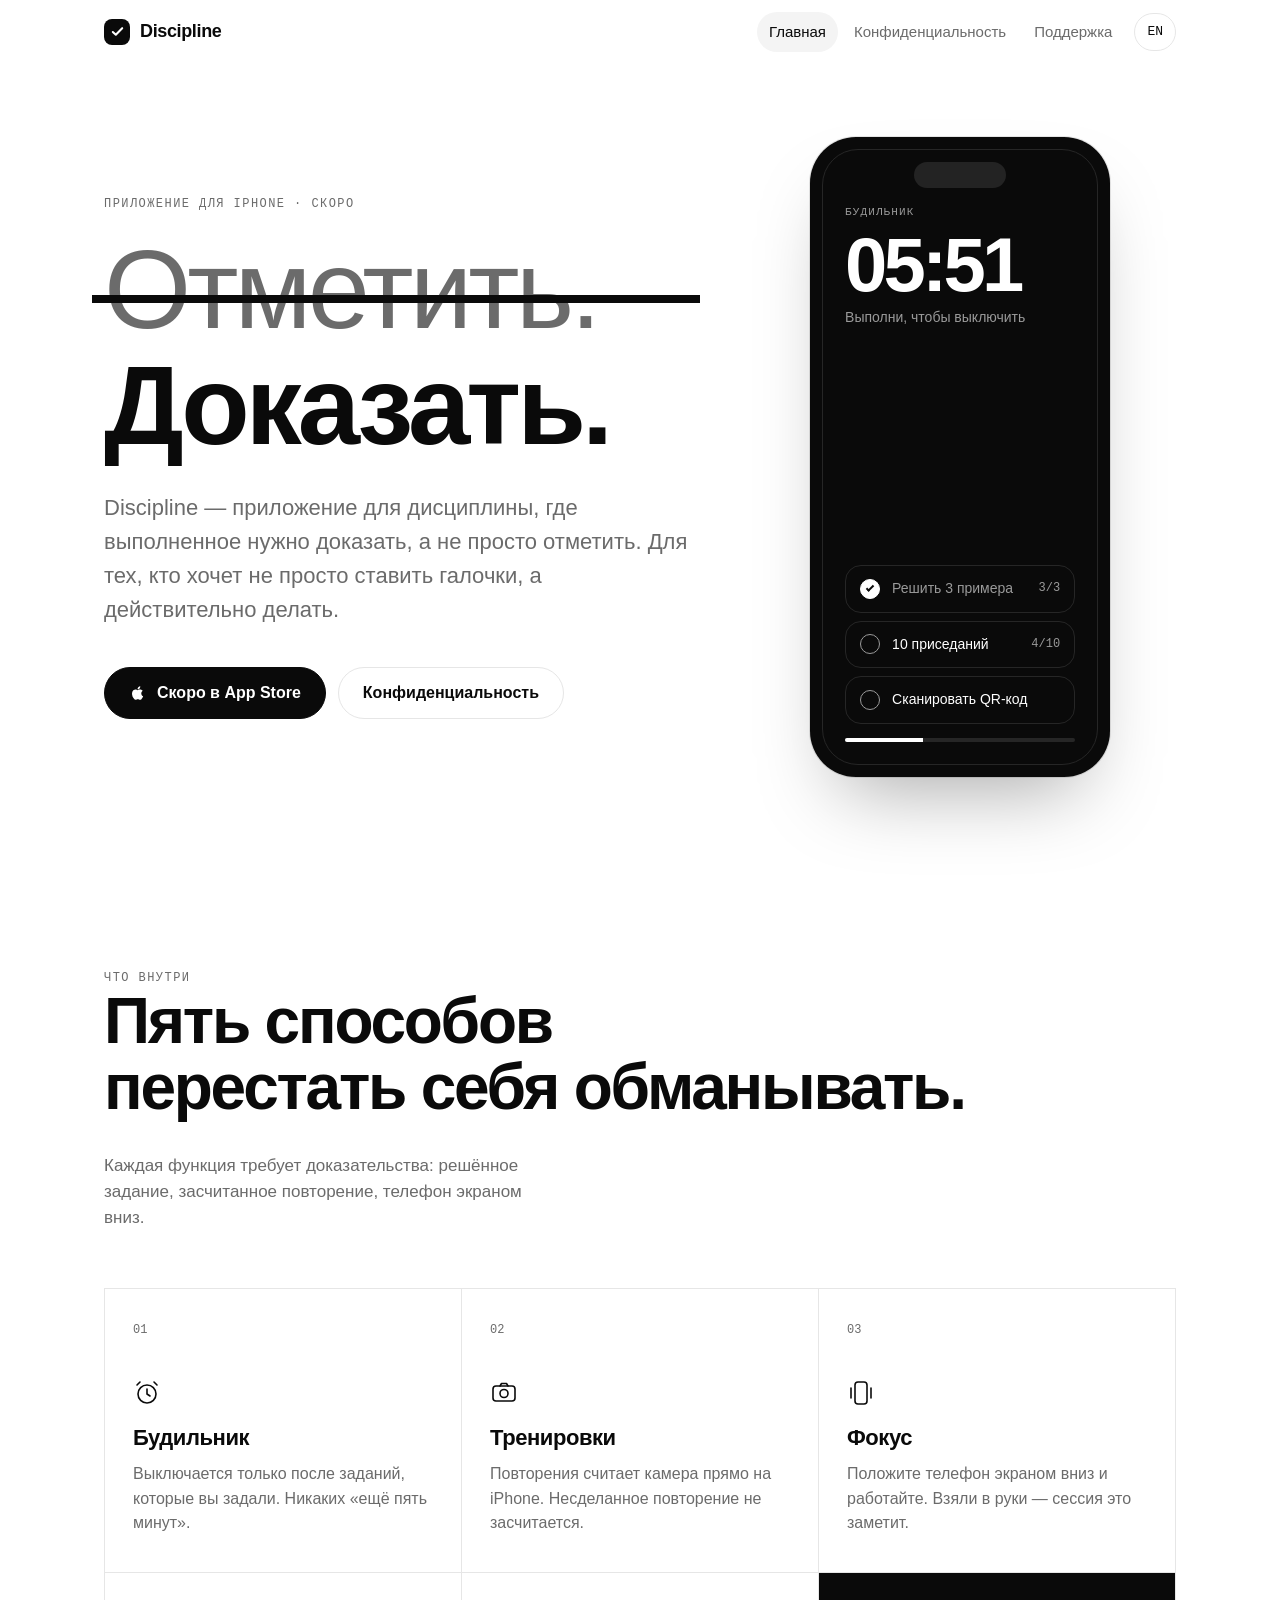
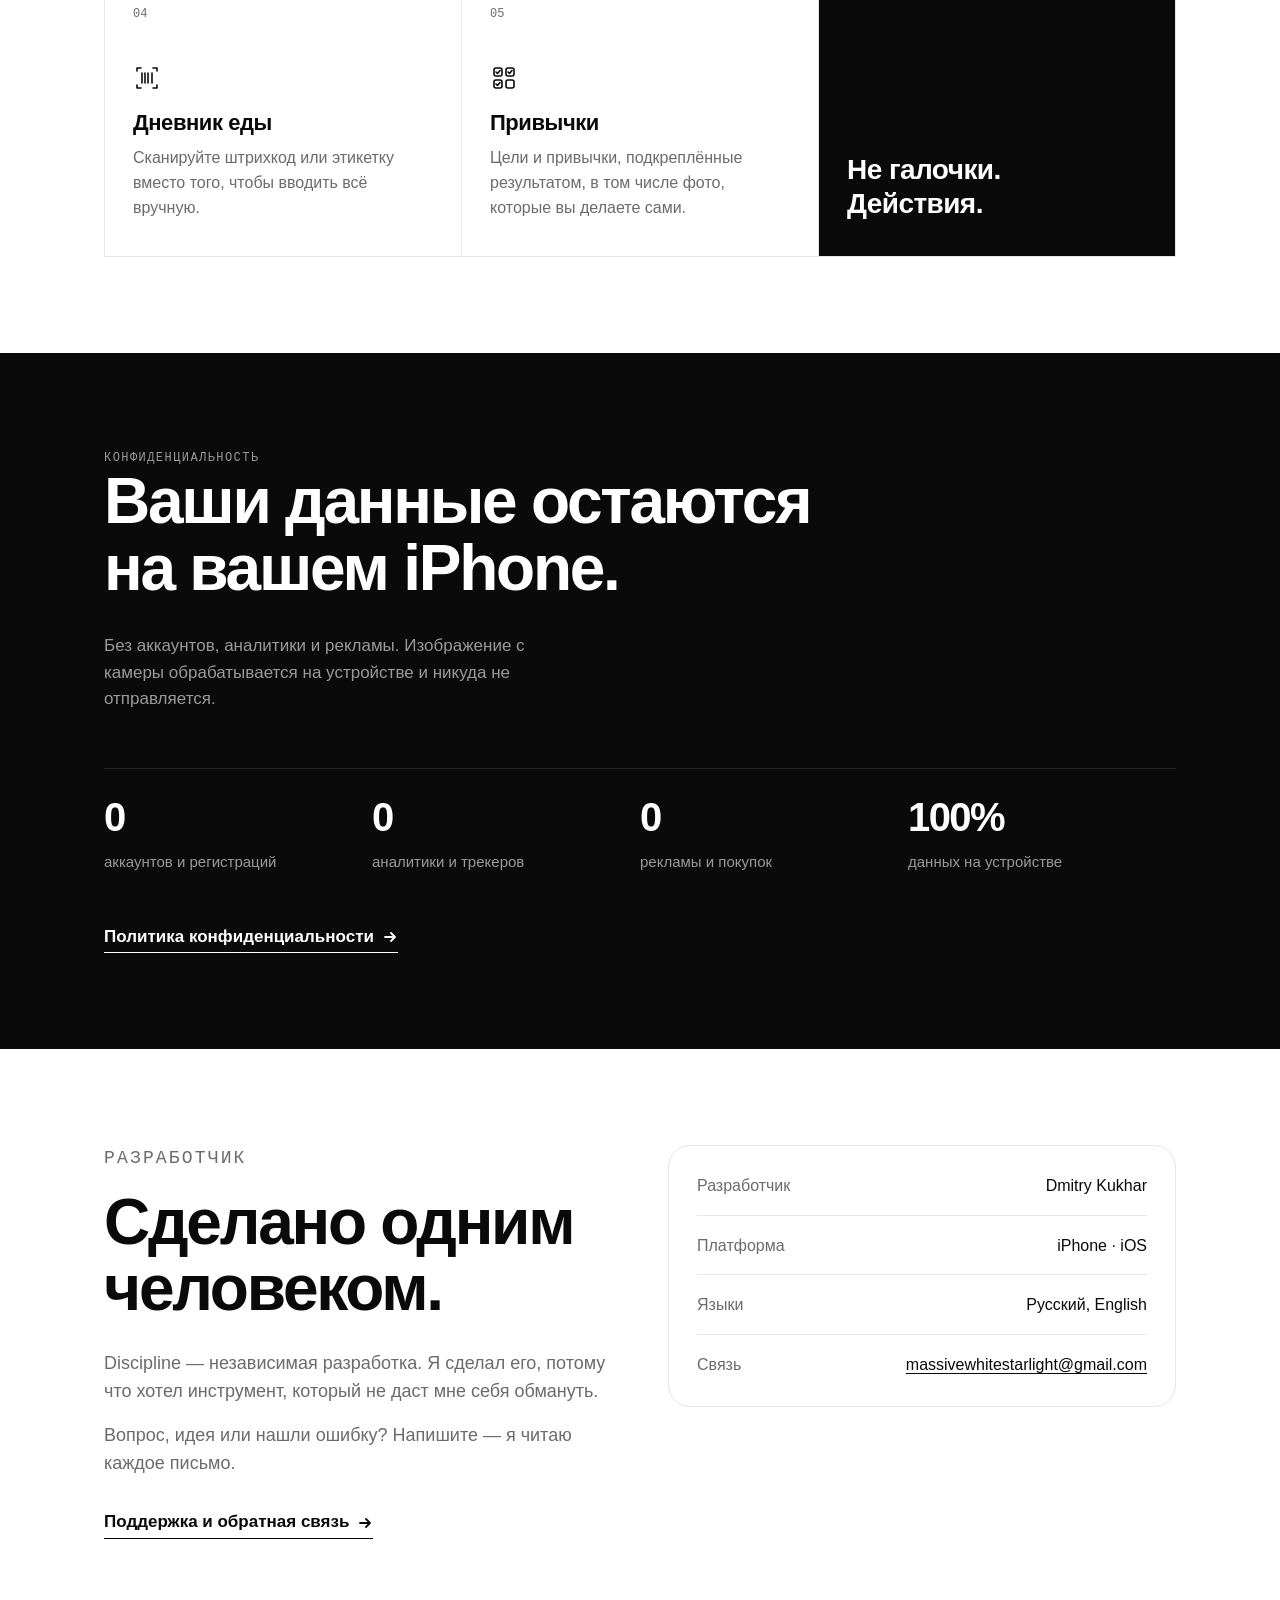
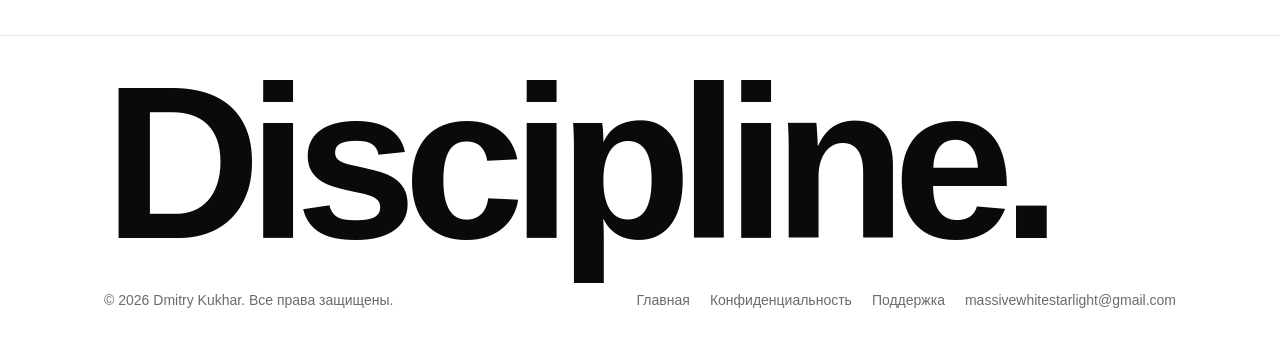
==== ru/index.html @ 8206968e "Add files via upload" ====
<!doctype html>
<html lang="ru" class="no-js">
<head>
  <meta charset="utf-8">
  <meta name="viewport" content="width=device-width, initial-scale=1, viewport-fit=cover">
  <title>Discipline — докажи, а не просто отметь</title>
  <meta name="description" content="Discipline — приложение для iPhone, где выполненное нужно доказать, а не просто отметить: будильник, который выключается только после заданий, тренировки со счётом повторений камерой, фокус без телефона, дневник еды и привычки.">
  <meta name="theme-color" content="#ffffff" media="(prefers-color-scheme: light)">
  <meta name="theme-color" content="#000000" media="(prefers-color-scheme: dark)">
  <meta property="og:title" content="Discipline — докажи, а не просто отметь">
  <meta property="og:description" content="Discipline — приложение для iPhone, где выполненное нужно доказать, а не просто отметить: будильник, который выключается только после заданий, тренировки со счётом повторений камерой, фокус без телефона, дневник еды и привычки.">
  <meta property="og:type" content="website">
  <link rel="icon" href="../assets/favicon.svg" type="image/svg+xml">
  <link rel="alternate" hreflang="en" href="../">
  <link rel="stylesheet" href="../assets/style.css">
</head>
<body>
<a class="skip" href="#main">Перейти к содержанию</a>
<header class="header">
  <div class="wrap">
    <a class="logo" href="./" aria-label="Discipline"><span class="logo-mark"><svg viewBox="0 0 16 16" fill="none" stroke="currentColor" stroke-width="2.2" stroke-linecap="round" stroke-linejoin="round"><path d="M3 8.5l3.2 3L13 4.5"/></svg></span>Discipline</a>
    <nav class="nav">
      <a href="./" aria-current="page" class="hide-sm">Главная</a><a href="privacy.html"><span class="full">Конфиденциальность</span><span class="short">Политика</span></a><a href="support.html">Поддержка</a>
      <a class="lang" href="../" data-lang="en" hreflang="en">EN</a>
    </nav>
  </div>
</header>

<main id="main">
  <section class="hero">
    <div class="wrap hero-grid">
      <div>
        <p class="eyebrow">Приложение для iPhone · Скоро</p>
        <h1><span class="line strike">Отметить.</span><span class="line">Доказать.</span></h1>
        <p class="lead">Discipline — приложение для дисциплины, где выполненное нужно доказать, а не просто отметить. Для тех, кто хочет не просто ставить галочки, а действительно делать.</p>
        <div class="cta-row">
          <!-- After release: replace href="#" with your App Store link and remove the "Soon" badge -->
          <a class="btn btn-primary" href="#" aria-disabled="true"><svg viewBox="0 0 24 24" fill="currentColor"><path d="M16.37 12.6c-.02-2.3 1.88-3.4 1.96-3.46-1.07-1.56-2.73-1.78-3.32-1.8-1.41-.14-2.76.83-3.48.83-.72 0-1.82-.81-3-.79-1.54.02-2.96.9-3.76 2.27-1.6 2.78-.41 6.9 1.15 9.16.76 1.1 1.67 2.34 2.86 2.3 1.15-.05 1.58-.74 2.97-.74 1.38 0 1.78.74 2.99.72 1.24-.02 2.02-1.12 2.77-2.23.87-1.28 1.23-2.52 1.25-2.59-.03-.01-2.4-.92-2.42-3.66zM14.1 5.86c.63-.77 1.06-1.83.94-2.89-.91.04-2.02.61-2.67 1.37-.58.67-1.1 1.76-.96 2.8 1.02.08 2.06-.52 2.69-1.28z"/></svg>Скоро в App Store</a>
          <a class="btn btn-ghost" href="privacy.html">Конфиденциальность</a>
        </div>
      </div>
      <div class="phone" aria-hidden="true">
        <div class="phone-screen">
          <div class="ph-label">Будильник</div>
          <div class="ph-time" data-clock>06:30</div>
          <div class="ph-sub">Выполни, чтобы выключить</div>
          <div class="ph-tasks"><div class="ph-task done"><span class="ph-dot"></span><span>Решить 3 примера</span><span class="ph-count">3/3</span></div><div class="ph-task"><span class="ph-dot"></span><span>10 приседаний</span><span class="ph-count">4/10</span></div><div class="ph-task"><span class="ph-dot"></span><span>Сканировать QR-код</span><span class="ph-count"></span></div></div>
          <div class="ph-progress"><i></i></div>
        </div>
      </div>
    </div>
  </section>

  <section id="features">
    <div class="wrap">
      <div class="section-head reveal">
        <div><p class="eyebrow">Что внутри</p><h2>Пять способов<br>перестать себя обманывать.</h2></div>
        <p>Каждая функция требует доказательства: решённое задание, засчитанное повторение, телефон экраном вниз.</p>
      </div>
      <div class="features"><article class="feature reveal"><div class="num">01</div><svg class="feature-ico" viewBox="0 0 28 28" fill="none" stroke="currentColor" stroke-width="1.6" stroke-linecap="round" stroke-linejoin="round"><circle cx="14" cy="15" r="9"/><path d="M14 10v5l3 2M4 6l3-3M24 6l-3-3"/></svg><h3>Будильник</h3><p>Выключается только после заданий, которые вы задали. Никаких «ещё пять минут».</p></article><article class="feature reveal"><div class="num">02</div><svg class="feature-ico" viewBox="0 0 28 28" fill="none" stroke="currentColor" stroke-width="1.6" stroke-linecap="round" stroke-linejoin="round"><rect x="3" y="7" width="22" height="15" rx="3"/><circle cx="14" cy="14.5" r="4"/><path d="M10 7l1.5-2.5h5L18 7"/></svg><h3>Тренировки</h3><p>Повторения считает камера прямо на iPhone. Несделанное повторение не засчитается.</p></article><article class="feature reveal"><div class="num">03</div><svg class="feature-ico" viewBox="0 0 28 28" fill="none" stroke="currentColor" stroke-width="1.6" stroke-linecap="round" stroke-linejoin="round"><rect x="8" y="3" width="12" height="22" rx="3"/><path d="M4 9v10M24 9v10"/></svg><h3>Фокус</h3><p>Положите телефон экраном вниз и работайте. Взяли в руки — сессия это заметит.</p></article><article class="feature reveal"><div class="num">04</div><svg class="feature-ico" viewBox="0 0 28 28" fill="none" stroke="currentColor" stroke-width="1.6" stroke-linecap="round" stroke-linejoin="round"><path d="M4 7V4h4M24 7V4h-4M4 21v3h4M24 21v3h-4"/><path d="M9 9v10M12 9v10M15 9v10M19 9v10"/></svg><h3>Дневник еды</h3><p>Сканируйте штрихкод или этикетку вместо того, чтобы вводить всё вручную.</p></article><article class="feature reveal"><div class="num">05</div><svg class="feature-ico" viewBox="0 0 28 28" fill="none" stroke="currentColor" stroke-width="1.6" stroke-linecap="round" stroke-linejoin="round"><rect x="4" y="4" width="8" height="8" rx="2"/><rect x="16" y="4" width="8" height="8" rx="2"/><rect x="4" y="16" width="8" height="8" rx="2"/><rect x="16" y="16" width="8" height="8" rx="2"/><path d="M6 8l1.5 1.5L10 6.5M18 8l1.5 1.5L22 6.5M6 20l1.5 1.5L10 18.5"/></svg><h3>Привычки</h3><p>Цели и привычки, подкреплённые результатом, в том числе фото, которые вы делаете сами.</p></article><article class="feature feature-quote reveal"><h3>Не галочки.<br>Действия.</h3></article></div>
    </div>
  </section>

  <section class="band">
    <div class="wrap">
      <div class="section-head reveal">
        <div><p class="eyebrow">Конфиденциальность</p><h2>Ваши данные остаются<br>на вашем iPhone.</h2></div>
        <p>Без аккаунтов, аналитики и рекламы. Изображение с камеры обрабатывается на устройстве и никуда не отправляется.</p>
      </div>
      <div class="privacy-points"><div class="reveal"><strong>0</strong><span>аккаунтов и регистраций</span></div><div class="reveal"><strong>0</strong><span>аналитики и трекеров</span></div><div class="reveal"><strong>0</strong><span>рекламы и покупок</span></div><div class="reveal"><strong>100%</strong><span>данных на устройстве</span></div></div>
      <a class="link-arrow" href="privacy.html">Политика конфиденциальности <svg viewBox="0 0 16 16" fill="none" stroke="currentColor" stroke-width="1.8" stroke-linecap="round" stroke-linejoin="round"><path d="M3 8h10M9 4l4 4-4 4"/></svg></a>
    </div>
  </section>

  <section id="developer">
    <div class="wrap dev">
      <div class="reveal">
        <p class="eyebrow">Разработчик</p>
        <h2 style="margin-bottom:28px">Сделано одним человеком.</h2>
        <p>Discipline — независимая разработка. Я сделал его, потому что хотел инструмент, который не даст мне себя обмануть.</p>
        <p>Вопрос, идея или нашли ошибку? Напишите — я читаю каждое письмо.</p>
        <a class="link-arrow" href="support.html" style="margin-top:16px">Поддержка и обратная связь <svg viewBox="0 0 16 16" fill="none" stroke="currentColor" stroke-width="1.8" stroke-linecap="round" stroke-linejoin="round"><path d="M3 8h10M9 4l4 4-4 4"/></svg></a>
      </div>
      <div class="dev-card reveal"><div class="dev-row"><span>Разработчик</span><span>Dmitry Kukhar</span></div><div class="dev-row"><span>Платформа</span><span>iPhone · iOS</span></div><div class="dev-row"><span>Языки</span><span>Русский, English</span></div><div class="dev-row"><span>Связь</span><span><a href="mailto:massivewhitestarlight@gmail.com">massivewhitestarlight@gmail.com</a></span></div></div>
    </div>
  </section>
</main>
<footer class="footer">
  <div class="wrap" style="display:block">
    <div class="big-word" aria-hidden="true">Discipline.</div>
    <div style="display:flex;justify-content:space-between;gap:24px;flex-wrap:wrap">
      <div>© <span data-year>2026</span> Dmitry Kukhar. Все права защищены.</div>
      <nav>
        <a href="./">Главная</a>
        <a href="privacy.html">Конфиденциальность</a>
        <a href="support.html">Поддержка</a>
        <a href="mailto:massivewhitestarlight@gmail.com">massivewhitestarlight@gmail.com</a>
      </nav>
    </div>
  </div>
</footer>
<script src="../assets/main.js" defer></script>
</body>
</html>
---- assets/style.css ----
/* Discipline — developer site
   Black & white, minimal. System fonts only (no external requests). */

:root {
  --bg: #ffffff;
  --fg: #0a0a0a;
  --muted: #6b6b6b;
  --line: #e6e6e6;
  --soft: #f4f4f4;
  --inv-bg: #0a0a0a;
  --inv-fg: #ffffff;
  --inv-muted: #9a9a9a;
  --inv-line: #262626;
  --radius: 22px;
  --max: 1120px;
  --font: -apple-system, BlinkMacSystemFont, "SF Pro Display", "SF Pro Text", "Inter", "Segoe UI", Roboto, "Helvetica Neue", Arial, sans-serif;
  --mono: ui-monospace, "SF Mono", Menlo, Consolas, monospace;
  color-scheme: light;
}

@media (prefers-color-scheme: dark) {
  :root {
    --bg: #000000;
    --fg: #f5f5f5;
    --muted: #8f8f8f;
    --line: #1f1f1f;
    --soft: #0e0e0e;
    --inv-bg: #f5f5f5;
    --inv-fg: #0a0a0a;
    --inv-muted: #5c5c5c;
    --inv-line: #dcdcdc;
    color-scheme: dark;
  }
}

*,
*::before,
*::after { box-sizing: border-box; }

html { -webkit-text-size-adjust: 100%; scroll-behavior: smooth; }

body {
  margin: 0;
  background: var(--bg);
  color: var(--fg);
  font-family: var(--font);
  font-size: 17px;
  line-height: 1.55;
  -webkit-font-smoothing: antialiased;
  text-rendering: optimizeLegibility;
  overflow-x: hidden;
}

a { color: inherit; text-decoration-thickness: 1px; text-underline-offset: 3px; }
img { max-width: 100%; display: block; }

.wrap { max-width: var(--max); margin: 0 auto; padding: 0 24px; }

/* ---------- Header ---------- */
.header {
  position: sticky;
  top: 0;
  z-index: 50;
  background: color-mix(in srgb, var(--bg) 82%, transparent);
  backdrop-filter: saturate(180%) blur(18px);
  -webkit-backdrop-filter: saturate(180%) blur(18px);
  border-bottom: 1px solid transparent;
  transition: border-color .3s;
}
.header.scrolled { border-bottom-color: var(--line); }
.header .wrap {
  display: flex;
  align-items: center;
  justify-content: space-between;
  height: 64px;
  gap: 16px;
}
.logo {
  display: flex;
  align-items: center;
  gap: 10px;
  font-weight: 700;
  letter-spacing: -0.02em;
  text-decoration: none;
  font-size: 18px;
}
.logo-mark {
  width: 26px;
  height: 26px;
  border-radius: 8px;
  background: var(--fg);
  color: var(--bg);
  display: grid;
  place-items: center;
}
.logo-mark svg { width: 15px; height: 15px; }
.nav { display: flex; align-items: center; gap: 4px; }
.nav a {
  text-decoration: none;
  font-size: 15px;
  color: var(--muted);
  padding: 8px 12px;
  border-radius: 999px;
  transition: color .2s, background .2s;
}
.nav a:hover, .nav a[aria-current="page"] { color: var(--fg); }
.nav a[aria-current="page"] { background: var(--soft); }
.nav .lang {
  font-family: var(--mono);
  font-size: 13px;
  border: 1px solid var(--line);
  color: var(--fg);
  margin-left: 6px;
}
.nav .lang:hover { background: var(--fg); color: var(--bg); border-color: var(--fg); }

@media (max-width: 560px) {
  .nav a:not(.lang) { padding: 8px 8px; font-size: 14px; }
  .nav .hide-sm { display: none; }
}

/* ---------- Typography ---------- */
.eyebrow {
  font-family: var(--mono);
  font-size: 12px;
  letter-spacing: 0.12em;
  text-transform: uppercase;
  color: var(--muted);
  margin: 0 0 18px;
}
h1, h2, h3 { letter-spacing: -0.035em; line-height: 1.04; margin: 0; font-weight: 700; }
h1 { font-size: clamp(48px, 9vw, 112px); }
h2 { font-size: clamp(34px, 5.2vw, 64px); }
h3 { font-size: 22px; letter-spacing: -0.02em; line-height: 1.2; }
.lead { font-size: clamp(18px, 2.1vw, 22px); color: var(--muted); max-width: 34em; margin: 26px 0 0; }

/* ---------- Hero ---------- */
.hero { padding: 72px 0 96px; }
.hero-grid {
  display: grid;
  grid-template-columns: 1.15fr .85fr;
  gap: 56px;
  align-items: center;
}
.strike {
  position: relative;
  color: var(--muted);
  font-weight: 500;
  display: inline-block;
}
.strike::after {
  content: "";
  position: absolute;
  left: -2%;
  right: -2%;
  top: 54%;
  height: .07em;
  background: var(--fg);
  transform-origin: left center;
  transform: scaleX(0);
  animation: strike 0.9s cubic-bezier(.7,0,.2,1) .5s forwards;
}
@keyframes strike { to { transform: scaleX(1); } }
.hero h1 .line { display: block; }

.cta-row { display: flex; flex-wrap: wrap; gap: 12px; margin-top: 40px; align-items: center; }
.btn {
  display: inline-flex;
  align-items: center;
  gap: 10px;
  height: 52px;
  padding: 0 24px;
  border-radius: 999px;
  font-size: 16px;
  font-weight: 600;
  text-decoration: none;
  border: 1px solid var(--fg);
  transition: transform .2s, background .2s, color .2s;
}
.btn:hover { transform: translateY(-1px); }
.btn-primary { background: var(--fg); color: var(--bg); }
.btn-ghost { background: transparent; color: var(--fg); border-color: var(--line); }
.btn-ghost:hover { border-color: var(--fg); }
.btn svg { width: 18px; height: 18px; }
.btn small { font-weight: 400; opacity: .7; font-size: 13px; }
.badge-soon {
  font-family: var(--mono);
  font-size: 11px;
  letter-spacing: .08em;
  text-transform: uppercase;
  padding: 3px 8px;
  border-radius: 999px;
  border: 1px solid currentColor;
  opacity: .75;
}

/* Phone mock */
.phone {
  justify-self: center;
  width: min(300px, 78vw);
  aspect-ratio: 9 / 19.2;
  border-radius: 46px;
  background: var(--inv-bg);
  color: var(--inv-fg);
  padding: 12px;
  box-shadow: 0 40px 80px -30px rgba(0,0,0,.35), 0 0 0 1px var(--line);
  position: relative;
}
.phone-screen {
  height: 100%;
  border-radius: 36px;
  border: 1px solid var(--inv-line);
  padding: 54px 22px 22px;
  display: flex;
  flex-direction: column;
  position: relative;
  overflow: hidden;
}
.phone-screen::before {
  content: "";
  position: absolute;
  top: 12px;
  left: 50%;
  transform: translateX(-50%);
  width: 92px;
  height: 26px;
  border-radius: 999px;
  background: var(--inv-fg);
  opacity: .1;
}
.ph-label { font-family: var(--mono); font-size: 11px; letter-spacing: .1em; text-transform: uppercase; color: var(--inv-muted); }
.ph-time { font-size: 76px; font-weight: 700; letter-spacing: -0.05em; line-height: 1; margin: 6px 0 4px; font-variant-numeric: tabular-nums; }
.ph-sub { font-size: 14px; color: var(--inv-muted); }
.ph-tasks { margin-top: auto; display: grid; gap: 8px; }
.ph-task {
  display: flex;
  align-items: center;
  gap: 12px;
  padding: 12px 14px;
  border-radius: 16px;
  border: 1px solid var(--inv-line);
  font-size: 14px;
}
.ph-dot {
  width: 20px; height: 20px; border-radius: 50%;
  border: 1.5px solid var(--inv-muted);
  flex: none;
  display: grid; place-items: center;
}
.ph-task.done .ph-dot { background: var(--inv-fg); border-color: var(--inv-fg); }
.ph-task.done .ph-dot::after {
  content: ""; width: 8px; height: 4px;
  border-left: 2px solid var(--inv-bg); border-bottom: 2px solid var(--inv-bg);
  transform: rotate(-45deg) translate(1px, -1px);
}
.ph-task.done span { color: var(--inv-muted); }
.ph-task .ph-count { margin-left: auto; font-family: var(--mono); font-size: 12px; color: var(--inv-muted); }
.ph-progress { height: 4px; border-radius: 4px; background: var(--inv-line); margin-top: 14px; overflow: hidden; }
.ph-progress i { display: block; height: 100%; width: 34%; background: var(--inv-fg); animation: prog 4s ease-in-out infinite alternate; }
@keyframes prog { to { width: 66%; } }

@media (max-width: 880px) {
  .hero { padding: 40px 0 72px; }
  .hero-grid { grid-template-columns: 1fr; gap: 56px; }
}

/* ---------- Sections ---------- */
section { padding: 96px 0; }
.section-head { display: flex; justify-content: space-between; align-items: end; gap: 32px; flex-wrap: wrap; margin-bottom: 56px; }
.section-head p { color: var(--muted); max-width: 26em; margin: 0; }

.features {
  display: grid;
  grid-template-columns: repeat(3, 1fr);
  border-top: 1px solid var(--line);
  border-left: 1px solid var(--line);
}
.feature {
  padding: 32px 28px 36px;
  border-right: 1px solid var(--line);
  border-bottom: 1px solid var(--line);
  min-height: 250px;
  display: flex;
  flex-direction: column;
  transition: background .3s, color .3s;
}
.feature:hover { background: var(--fg); color: var(--bg); }
.feature:hover p { color: inherit; opacity: .7; }
.feature .num { font-family: var(--mono); font-size: 12px; color: var(--muted); margin-bottom: auto; padding-bottom: 40px; }
.feature:hover .num { color: inherit; opacity: .6; }
.feature p { color: var(--muted); margin: 10px 0 0; font-size: 16px; }
.feature-ico { width: 28px; height: 28px; margin-bottom: 18px; }
.feature-quote {
  background: var(--fg);
  color: var(--bg);
  justify-content: flex-end;
}
.feature-quote h3 { font-size: 28px; }
.feature-quote:hover { background: var(--fg); }

@media (max-width: 880px) { .features { grid-template-columns: repeat(2, 1fr); } }
@media (max-width: 560px) {
  .features { grid-template-columns: 1fr; }
  .feature { min-height: 0; }
  .feature .num { padding-bottom: 24px; }
}

/* Dark band */
.band { background: var(--inv-bg); color: var(--inv-fg); border-radius: 0; }
.band .eyebrow, .band .section-head p { color: var(--inv-muted); }
.privacy-points { display: grid; grid-template-columns: repeat(4, 1fr); gap: 0; border-top: 1px solid var(--inv-line); }
.privacy-points div { padding: 28px 24px 8px 0; }
.privacy-points strong { display: block; font-size: 40px; letter-spacing: -0.04em; line-height: 1; margin-bottom: 12px; }
.privacy-points span { color: var(--inv-muted); font-size: 15px; }
.band .link-arrow { color: var(--inv-fg); }
@media (max-width: 880px) { .privacy-points { grid-template-columns: repeat(2, 1fr); } }

.link-arrow {
  display: inline-flex; align-items: center; gap: 8px;
  font-weight: 600; text-decoration: none; margin-top: 40px;
  border-bottom: 1px solid currentColor; padding-bottom: 2px;
}
.link-arrow:hover svg { transform: translateX(3px); }
.link-arrow svg { width: 16px; height: 16px; transition: transform .2s; }

/* Developer */
.dev { display: grid; grid-template-columns: 1fr 1fr; gap: 56px; align-items: start; }
.dev p { color: var(--muted); margin: 0 0 16px; font-size: 18px; }
.dev-card {
  border: 1px solid var(--line);
  border-radius: var(--radius);
  padding: 28px;
  display: grid;
  gap: 18px;
}
.dev-row { display: flex; justify-content: space-between; gap: 16px; border-bottom: 1px solid var(--line); padding-bottom: 16px; font-size: 16px; }
.dev-row:last-child { border-bottom: 0; padding-bottom: 0; }
.dev-row span:first-child { color: var(--muted); }
.dev-row span:last-child { text-align: right; overflow-wrap: anywhere; }
@media (max-width: 880px) { .dev { grid-template-columns: 1fr; gap: 32px; } }

/* ---------- Document pages (privacy / support) ---------- */
.doc-hero { padding: 72px 0 48px; border-bottom: 1px solid var(--line); }
.doc-hero h1 { font-size: clamp(44px, 7vw, 88px); }
.doc-meta { font-family: var(--mono); font-size: 13px; color: var(--muted); margin-top: 24px; }
.doc { display: grid; grid-template-columns: 240px 1fr; gap: 64px; padding-top: 56px; padding-bottom: 96px; }
.toc { position: sticky; top: 96px; align-self: start; font-size: 14px; }
.toc p { font-family: var(--mono); font-size: 12px; letter-spacing: .1em; text-transform: uppercase; color: var(--muted); margin: 0 0 12px; }
.toc ol { list-style: none; padding: 0; margin: 0; display: grid; gap: 2px; counter-reset: toc; }
.toc a { display: block; text-decoration: none; color: var(--muted); padding: 5px 0; }
.toc a:hover { color: var(--fg); }
.prose { max-width: 720px; }
.prose h2 { font-size: 30px; letter-spacing: -0.025em; margin: 56px 0 16px; scroll-margin-top: 90px; }
.prose h2:first-child { margin-top: 0; }
.prose h3 { font-size: 19px; margin: 28px 0 8px; }
.prose p, .prose li { color: color-mix(in srgb, var(--fg) 82%, var(--bg)); }
.prose ul { padding-left: 1.2em; }
.prose li { margin: 6px 0; }
.prose li::marker { color: var(--muted); }
.summary {
  background: var(--fg);
  color: var(--bg);
  border-radius: var(--radius);
  padding: 32px;
  margin-bottom: 8px;
}
.summary h2 { margin: 0 0 12px !important; font-size: 26px; }
.summary p { color: inherit !important; opacity: .8; margin: 0; }
.summary ul { list-style: none; padding: 0; margin: 20px 0 0; display: grid; gap: 10px; }
.summary li { color: inherit !important; display: flex; gap: 12px; margin: 0; }
.summary li::before { content: "—"; opacity: .5; }
.table { width: 100%; border-collapse: collapse; margin: 16px 0; font-size: 15px; }
.table th, .table td { text-align: left; padding: 12px 12px 12px 0; border-bottom: 1px solid var(--line); vertical-align: top; }
.table th { font-family: var(--mono); font-size: 12px; letter-spacing: .08em; text-transform: uppercase; color: var(--muted); font-weight: 500; }
.table td:first-child { font-weight: 600; white-space: nowrap; padding-right: 20px; }
@media (max-width: 880px) {
  .doc { grid-template-columns: 1fr; gap: 32px; }
  .toc { position: static; border: 1px solid var(--line); border-radius: 16px; padding: 18px 20px; }
}
@media (max-width: 560px) {
  .table td:first-child { white-space: normal; }
}

/* Support */
.contact-card {
  border-radius: var(--radius);
  background: var(--fg);
  color: var(--bg);
  padding: 40px;
  display: grid;
  grid-template-columns: 1fr auto;
  gap: 32px;
  align-items: end;
  margin-top: 56px;
}
.contact-card h2 { font-size: clamp(30px, 4vw, 44px); margin: 0 !important; }
.contact-card p { color: inherit !important; opacity: .7; margin: 14px 0 0; max-width: 30em; }
.contact-card .btn { background: var(--bg); color: var(--fg); border-color: var(--bg); }
.contact-mail { font-family: var(--mono); font-size: 14px; opacity: .7; margin-top: 18px; overflow-wrap: anywhere; }
@media (max-width: 720px) { .contact-card { grid-template-columns: 1fr; padding: 28px; } }

.faq { border-top: 1px solid var(--line); margin-top: 8px; }
.faq details { border-bottom: 1px solid var(--line); }
.faq summary {
  list-style: none;
  cursor: pointer;
  padding: 22px 40px 22px 0;
  font-size: 19px;
  font-weight: 600;
  letter-spacing: -0.01em;
  position: relative;
}
.faq summary::-webkit-details-marker { display: none; }
.faq summary::after {
  content: "";
  position: absolute;
  right: 4px;
  top: 50%;
  width: 14px;
  height: 14px;
  margin-top: -7px;
  background:
    linear-gradient(currentColor, currentColor) center/14px 1.5px no-repeat,
    linear-gradient(currentColor, currentColor) center/1.5px 14px no-repeat;
  transition: transform .3s;
}
.faq details[open] summary::after { transform: rotate(45deg); }
.faq .answer { padding: 0 0 24px; color: var(--muted); max-width: 640px; }
.faq .answer p { margin: 0 0 10px; }
.faq .answer ol, .faq .answer ul { margin: 0; padding-left: 1.2em; }

/* ---------- Footer ---------- */
.footer { border-top: 1px solid var(--line); padding: 40px 0 48px; font-size: 14px; color: var(--muted); }
.footer .wrap { display: flex; justify-content: space-between; gap: 24px; flex-wrap: wrap; }
.footer nav { display: flex; gap: 20px; flex-wrap: wrap; }
.footer a { text-decoration: none; }
.footer a:hover { color: var(--fg); }
.big-word {
  font-size: clamp(64px, 17vw, 240px);
  font-weight: 800;
  letter-spacing: -0.06em;
  line-height: .8;
  color: var(--fg);
  margin: 0 0 40px;
  user-select: none;
  white-space: nowrap;
}

/* ---------- Reveal ---------- */
.reveal { opacity: 0; transform: translateY(18px); transition: opacity .8s ease, transform .8s cubic-bezier(.2,.7,.2,1); }
.reveal.in { opacity: 1; transform: none; }
.no-js .reveal { opacity: 1; transform: none; }

@media (prefers-reduced-motion: reduce) {
  * { animation: none !important; transition: none !important; scroll-behavior: auto !important; }
  .reveal { opacity: 1; transform: none; }
  .strike::after { transform: scaleX(1); }
}

:focus-visible { outline: 2px solid var(--fg); outline-offset: 3px; border-radius: 6px; }
.skip { position: absolute; left: -9999px; }
.skip:focus { left: 16px; top: 12px; z-index: 100; background: var(--fg); color: var(--bg); padding: 8px 14px; border-radius: 8px; }

/* Short nav labels on phones */
.nav .short { display: none; }
@media (max-width: 560px) {
  .nav .full { display: none; }
  .nav .short { display: inline; }
}
.footer { overflow-wrap: anywhere; }
@media (max-width: 420px) {
  .header .wrap { padding: 0 16px; gap: 8px; }
  .nav { gap: 0; }
  .nav a:not(.lang) { padding: 8px 7px; }
  .nav .lang { margin-left: 4px; padding: 6px 9px; }
}
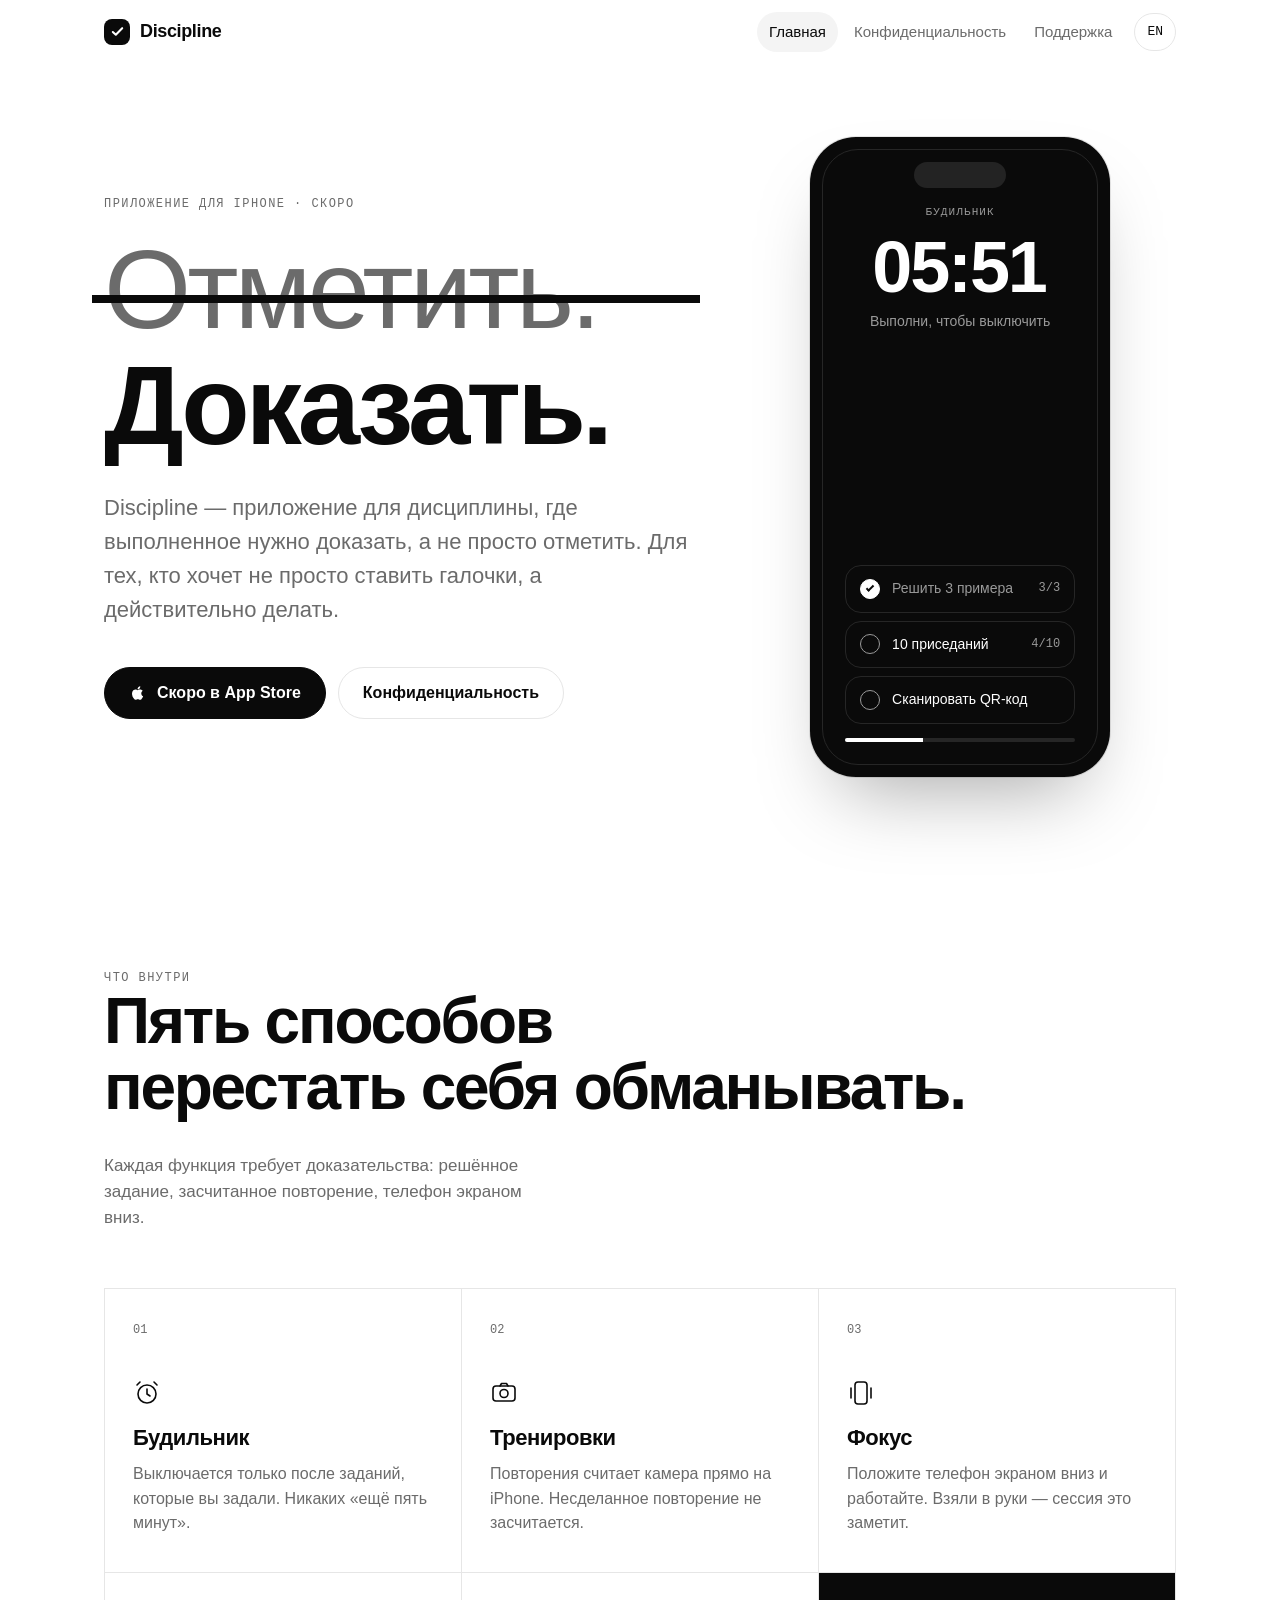
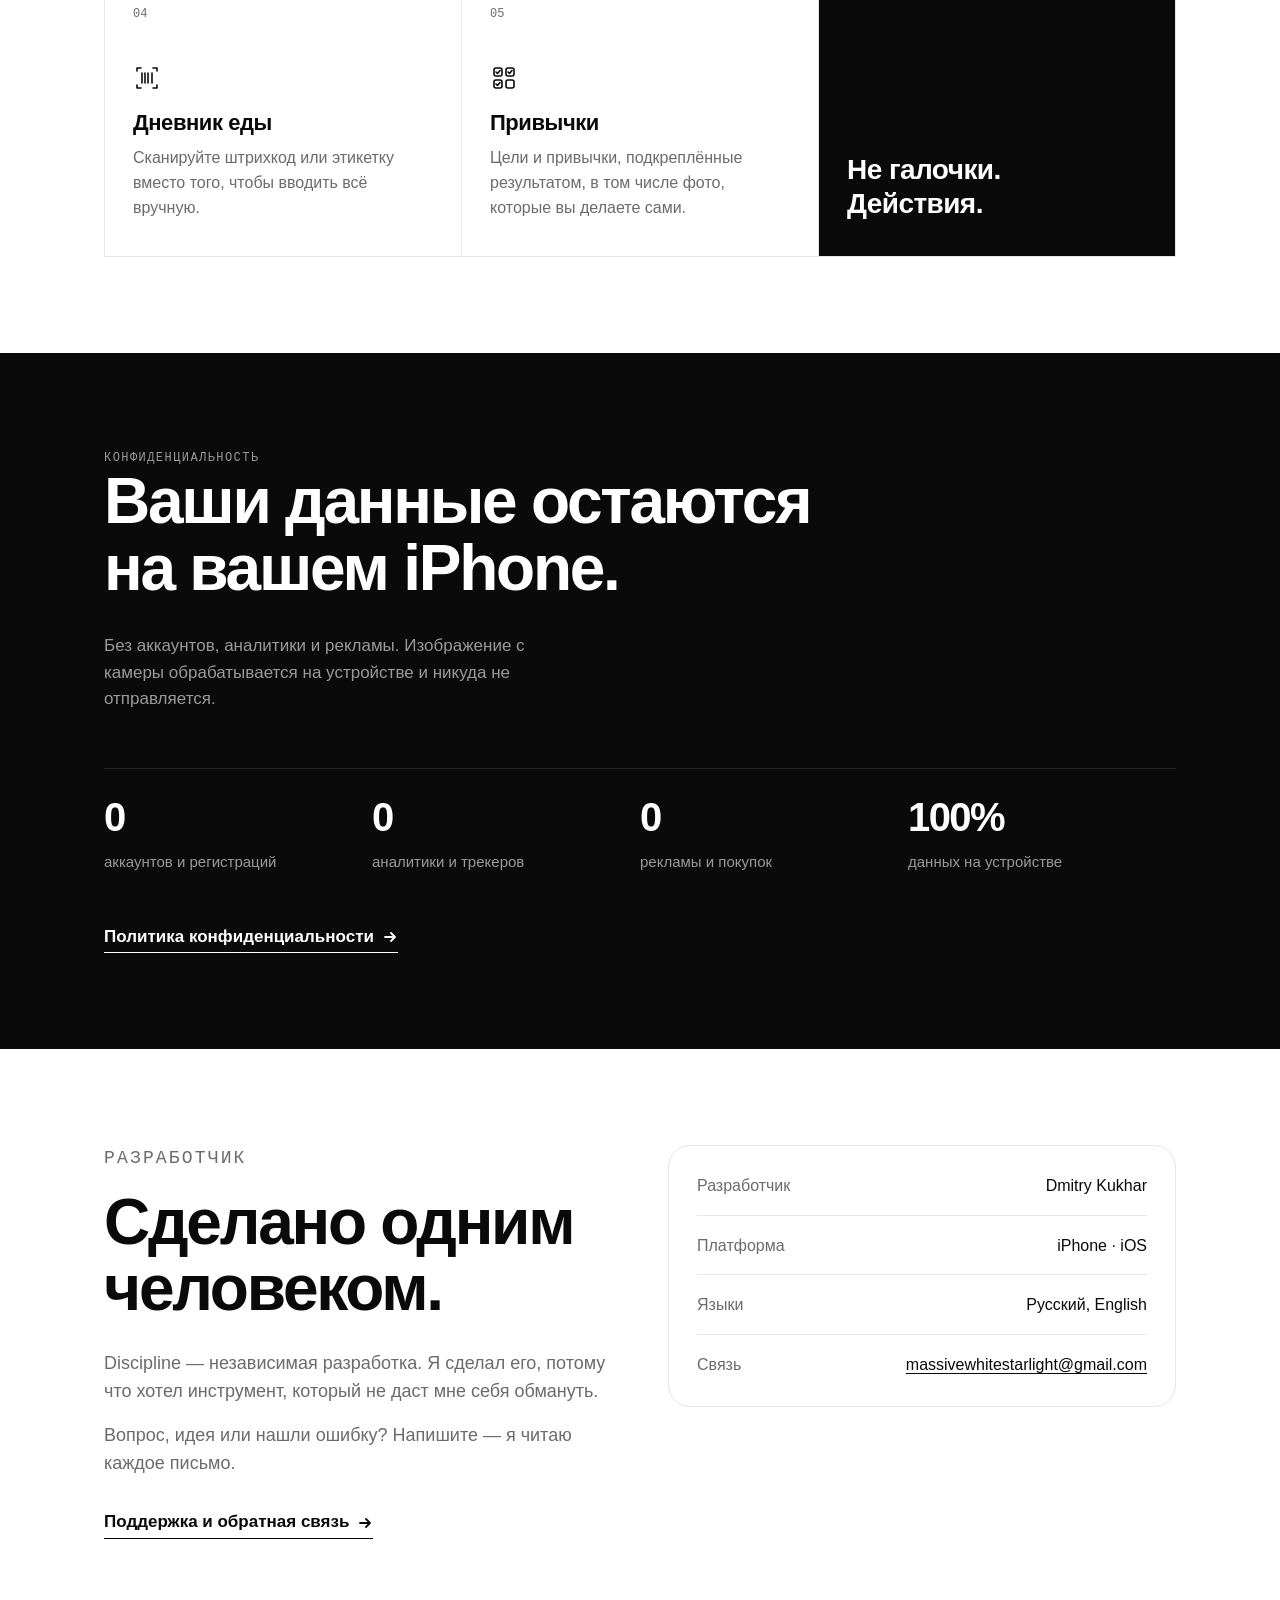
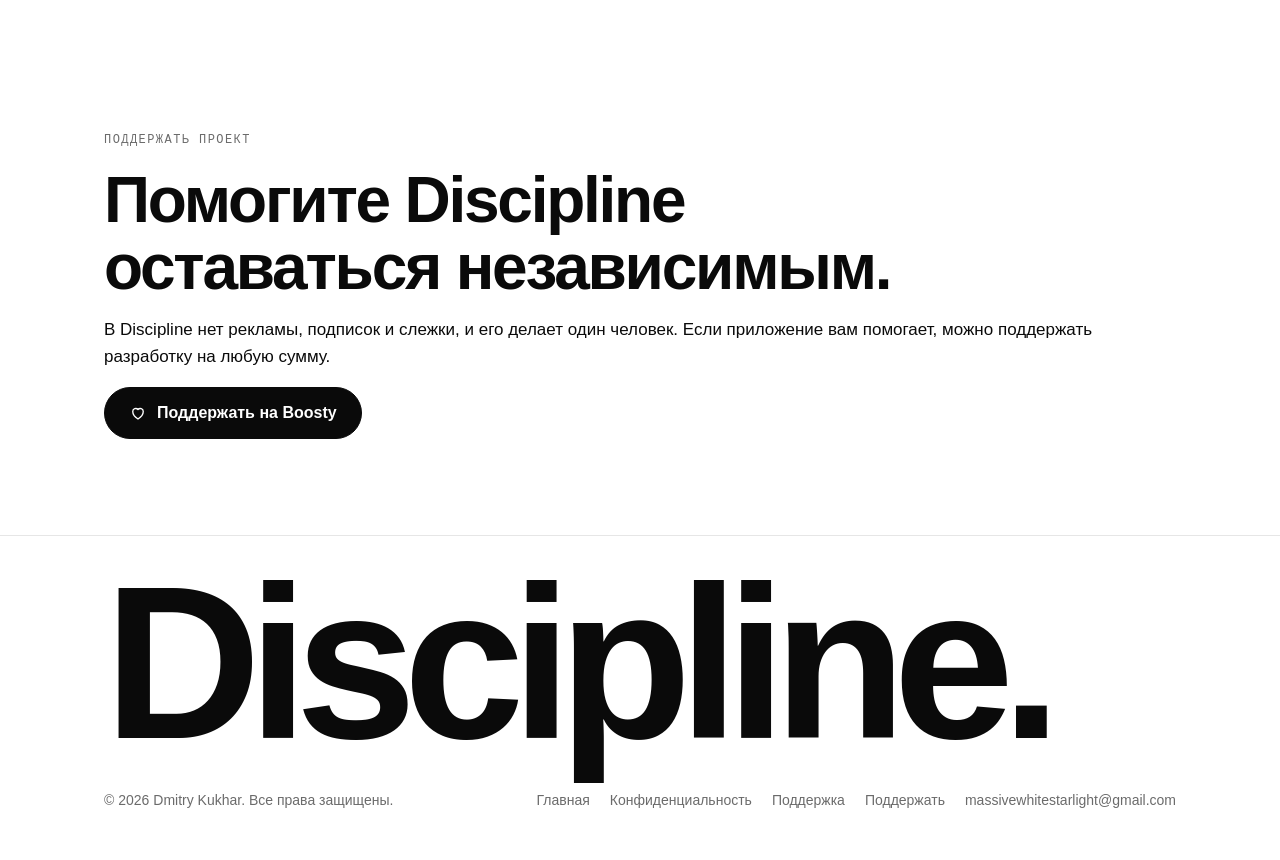
==== commit 82c47430: "Add files via upload" ====
--- a/ru/index.html
+++ b/ru/index.html
@@ -84,6 +84,22 @@
       <div class="dev-card reveal"><div class="dev-row"><span>Разработчик</span><span>Dmitry Kukhar</span></div><div class="dev-row"><span>Платформа</span><span>iPhone · iOS</span></div><div class="dev-row"><span>Языки</span><span>Русский, English</span></div><div class="dev-row"><span>Связь</span><span><a href="mailto:massivewhitestarlight@gmail.com">massivewhitestarlight@gmail.com</a></span></div></div>
     </div>
   </section>
+  <section id="donate" class="donate-section">
+    <div class="wrap">
+      <div class="donate reveal">
+        <div>
+          <p class="eyebrow">Поддержать проект</p>
+          <h2>Помогите Discipline<br>оставаться независимым.</h2>
+          <p class="donate-text">В Discipline нет рекламы, подписок и слежки, и его делает один человек. Если приложение вам помогает, можно поддержать разработку на любую сумму.</p>
+        </div>
+        <div class="donate-actions">
+          <!-- To add a QR code: put assets/boosty-qr.png in the folder and uncomment the next line -->
+          <!-- <img class="donate-qr" src="../assets/boosty-qr.png" alt="QR: https://boosty.to/massivewhitestarlight/donate" width="132" height="132"> -->
+          <a class="btn btn-primary" href="https://boosty.to/massivewhitestarlight/donate" target="_blank" rel="noopener"><svg viewBox="0 0 24 24" fill="none" stroke="currentColor" stroke-width="1.8" stroke-linecap="round" stroke-linejoin="round"><path d="M12 20s-7-4.4-7-10a4 4 0 0 1 7-2.6A4 4 0 0 1 19 10c0 5.6-7 10-7 10z"/></svg>Поддержать на Boosty</a>
+        </div>
+      </div>
+    </div>
+  </section>
 </main>
 <footer class="footer">
   <div class="wrap" style="display:block">
@@ -94,6 +110,7 @@
         <a href="./">Главная</a>
         <a href="privacy.html">Конфиденциальность</a>
         <a href="support.html">Поддержка</a>
+        <a href="https://boosty.to/massivewhitestarlight/donate" target="_blank" rel="noopener">Поддержать</a>
         <a href="mailto:massivewhitestarlight@gmail.com">massivewhitestarlight@gmail.com</a>
       </nav>
     </div>
--- a/assets/style.css
+++ b/assets/style.css
@@ -228,9 +228,9 @@
   background: var(--inv-fg);
   opacity: .1;
 }
-.ph-label { font-family: var(--mono); font-size: 11px; letter-spacing: .1em; text-transform: uppercase; color: var(--inv-muted); }
-.ph-time { font-size: 76px; font-weight: 700; letter-spacing: -0.05em; line-height: 1; margin: 6px 0 4px; font-variant-numeric: tabular-nums; }
-.ph-sub { font-size: 14px; color: var(--inv-muted); }
+.ph-label { text-align: center; font-family: var(--mono); font-size: 11px; letter-spacing: .1em; text-transform: uppercase; color: var(--inv-muted); }
+.ph-time { text-align: center; white-space: nowrap; font-size: clamp(56px, 19vw, 72px); font-weight: 700; letter-spacing: -0.03em; text-indent: -0.03em; line-height: 1; margin: 10px 0 8px; font-variant-numeric: tabular-nums; }
+.ph-sub { text-align: center; font-size: 14px; color: var(--inv-muted); }
 .ph-tasks { margin-top: auto; display: grid; gap: 8px; }
 .ph-task {
   display: flex;
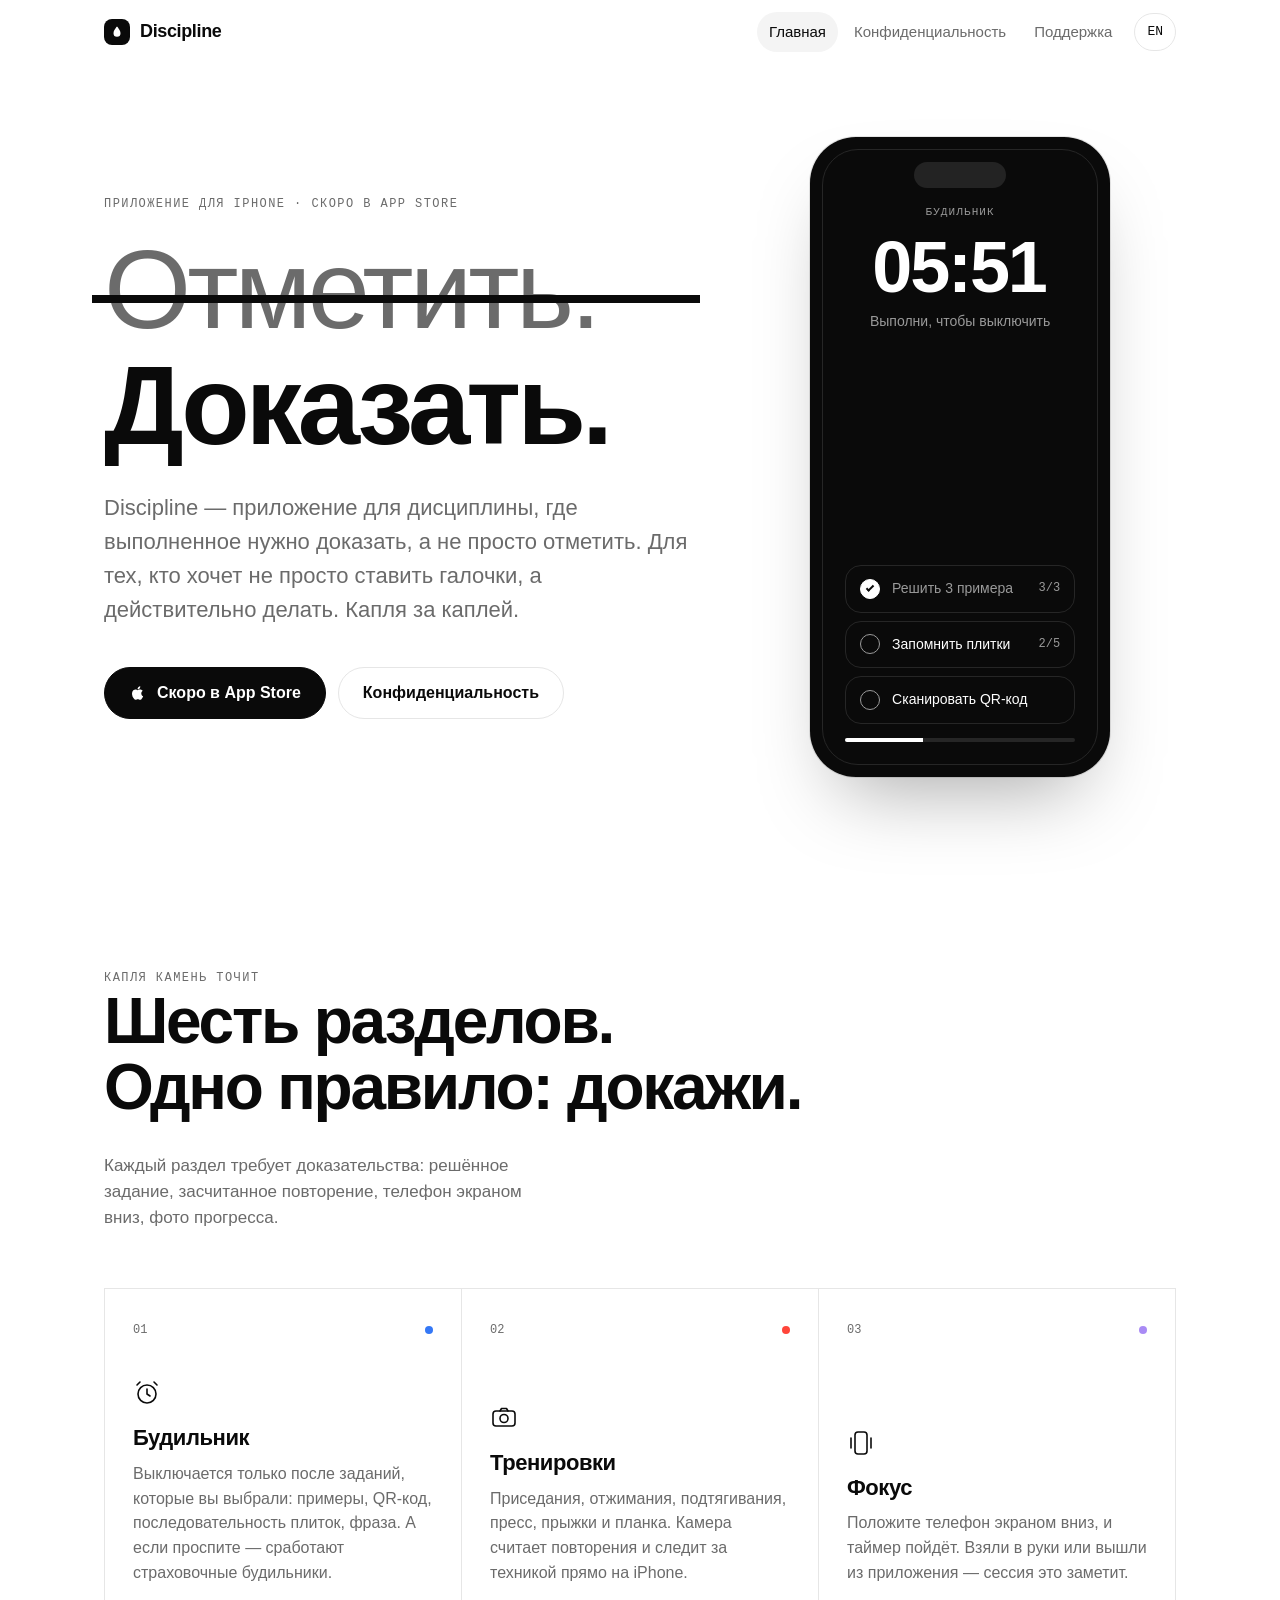
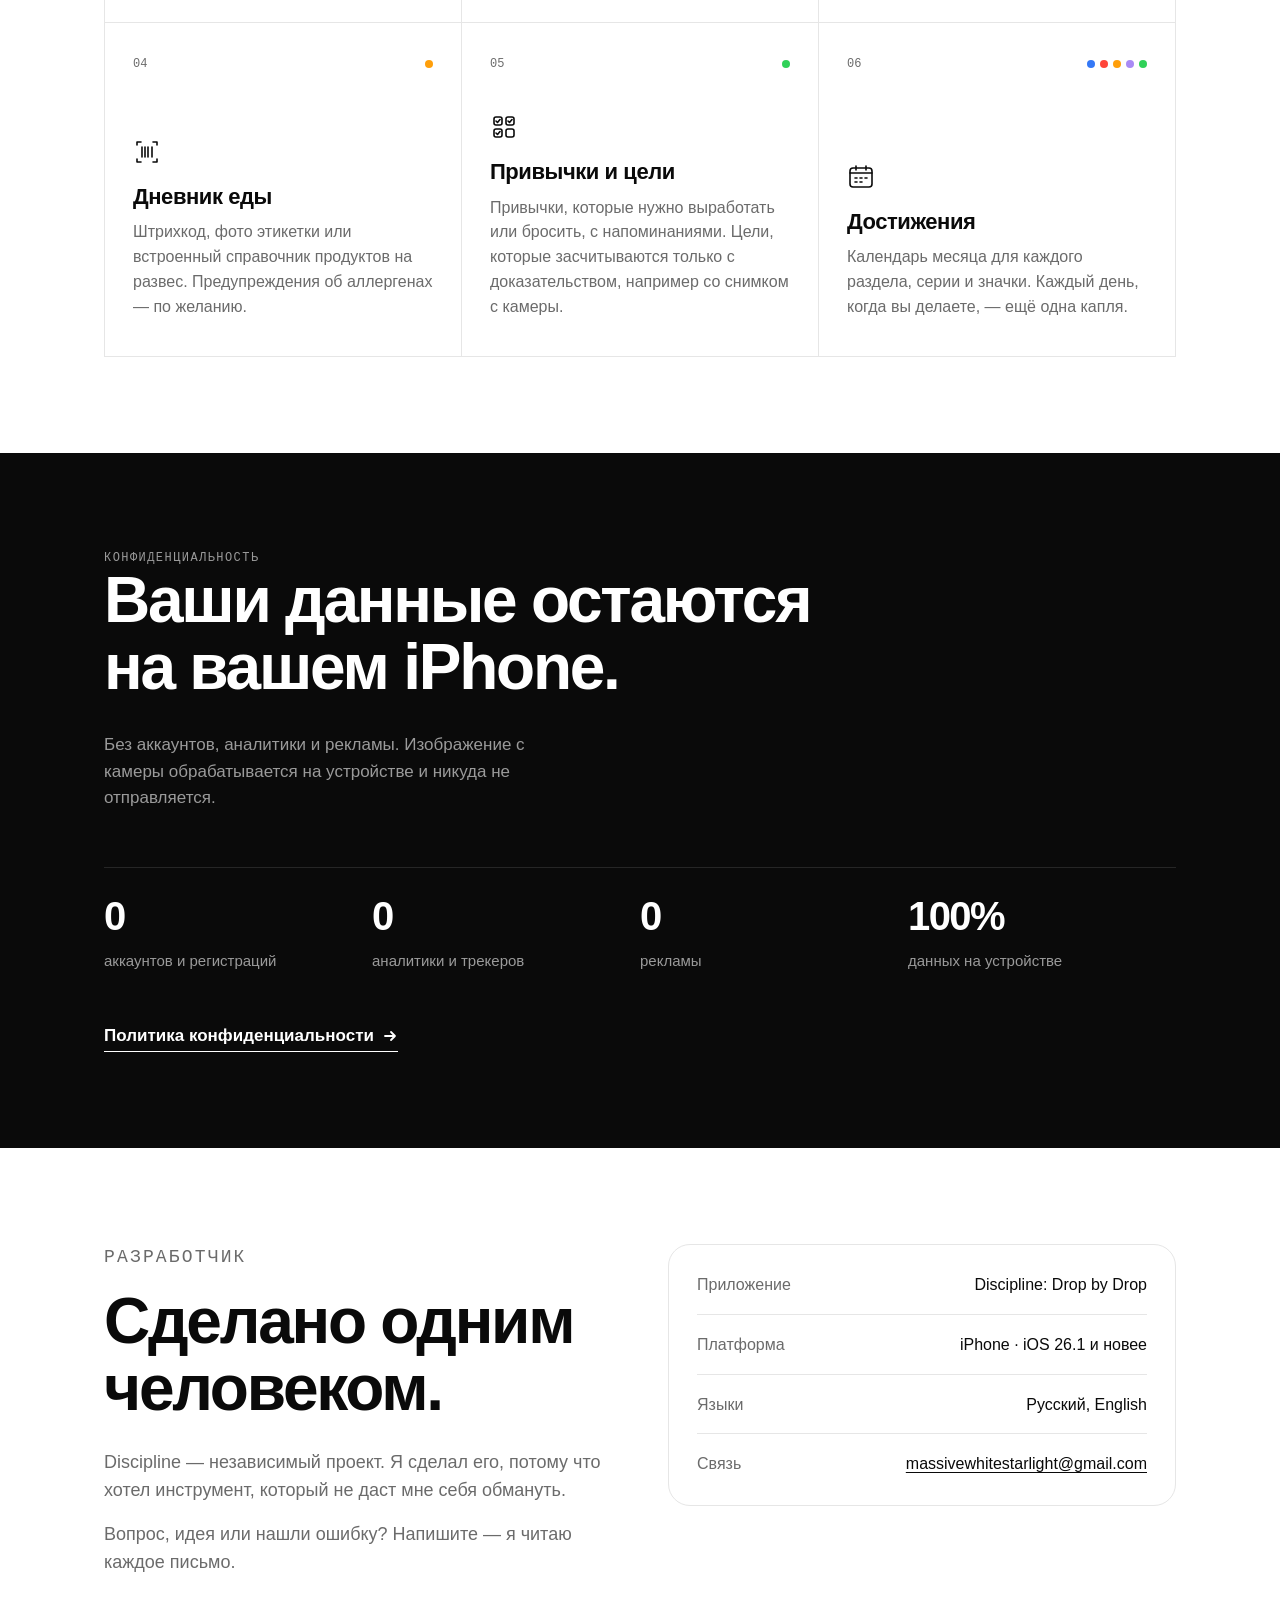
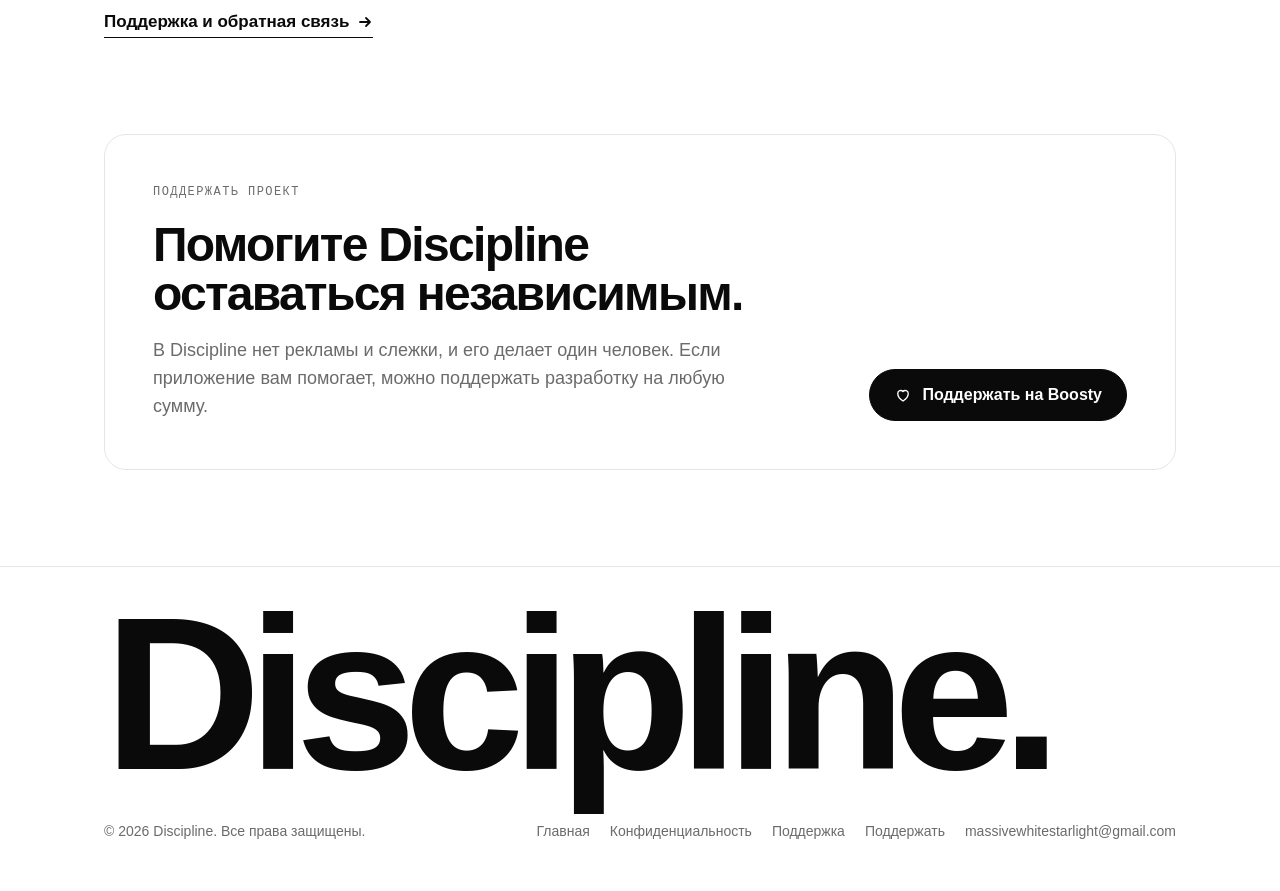
==== commit 85a2f236: "Add files via upload" ====
--- a/ru/index.html
+++ b/ru/index.html
@@ -3,12 +3,12 @@
 <head>
   <meta charset="utf-8">
   <meta name="viewport" content="width=device-width, initial-scale=1, viewport-fit=cover">
-  <title>Discipline — докажи, а не просто отметь</title>
-  <meta name="description" content="Discipline — приложение для iPhone, где выполненное нужно доказать, а не просто отметить: будильник, который выключается только после заданий, тренировки со счётом повторений камерой, фокус без телефона, дневник еды и привычки.">
+  <title>Discipline: Drop by Drop — докажи, а не просто отметь</title>
+  <meta name="description" content="Discipline — приложение для iPhone, где выполненное нужно доказать, а не просто отметить: будильник с заданиями, тренировки со счётом повторений камерой, фокус без телефона, дневник еды, привычки, цели и достижения.">
   <meta name="theme-color" content="#ffffff" media="(prefers-color-scheme: light)">
   <meta name="theme-color" content="#000000" media="(prefers-color-scheme: dark)">
-  <meta property="og:title" content="Discipline — докажи, а не просто отметь">
-  <meta property="og:description" content="Discipline — приложение для iPhone, где выполненное нужно доказать, а не просто отметить: будильник, который выключается только после заданий, тренировки со счётом повторений камерой, фокус без телефона, дневник еды и привычки.">
+  <meta property="og:title" content="Discipline: Drop by Drop — докажи, а не просто отметь">
+  <meta property="og:description" content="Discipline — приложение для iPhone, где выполненное нужно доказать, а не просто отметить: будильник с заданиями, тренировки со счётом повторений камерой, фокус без телефона, дневник еды, привычки, цели и достижения.">
   <meta property="og:type" content="website">
   <link rel="icon" href="../assets/favicon.svg" type="image/svg+xml">
   <link rel="alternate" hreflang="en" href="../">
@@ -18,7 +18,7 @@
 <a class="skip" href="#main">Перейти к содержанию</a>
 <header class="header">
   <div class="wrap">
-    <a class="logo" href="./" aria-label="Discipline"><span class="logo-mark"><svg viewBox="0 0 16 16" fill="none" stroke="currentColor" stroke-width="2.2" stroke-linecap="round" stroke-linejoin="round"><path d="M3 8.5l3.2 3L13 4.5"/></svg></span>Discipline</a>
+    <a class="logo" href="./" aria-label="Discipline"><span class="logo-mark"><svg viewBox="0 0 24 24" fill="currentColor"><path d="M12 2.8c-.3 0-.5.2-.7.4C8.6 7 6 10.6 6 14.2A6 6 0 0 0 18 14.2c0-3.6-2.6-7.2-5.3-11-.2-.2-.4-.4-.7-.4z"/></svg></span>Discipline</a>
     <nav class="nav">
       <a href="./" aria-current="page" class="hide-sm">Главная</a><a href="privacy.html"><span class="full">Конфиденциальность</span><span class="short">Политика</span></a><a href="support.html">Поддержка</a>
       <a class="lang" href="../" data-lang="en" hreflang="en">EN</a>
@@ -30,11 +30,11 @@
   <section class="hero">
     <div class="wrap hero-grid">
       <div>
-        <p class="eyebrow">Приложение для iPhone · Скоро</p>
+        <p class="eyebrow">Приложение для iPhone · Скоро в App Store</p>
         <h1><span class="line strike">Отметить.</span><span class="line">Доказать.</span></h1>
-        <p class="lead">Discipline — приложение для дисциплины, где выполненное нужно доказать, а не просто отметить. Для тех, кто хочет не просто ставить галочки, а действительно делать.</p>
+        <p class="lead">Discipline — приложение для дисциплины, где выполненное нужно доказать, а не просто отметить. Для тех, кто хочет не просто ставить галочки, а действительно делать. Капля за каплей.</p>
         <div class="cta-row">
-          <!-- After release: replace href="#" with your App Store link and remove the "Soon" badge -->
+          <!-- After release: replace href="#" with your App Store link -->
           <a class="btn btn-primary" href="#" aria-disabled="true"><svg viewBox="0 0 24 24" fill="currentColor"><path d="M16.37 12.6c-.02-2.3 1.88-3.4 1.96-3.46-1.07-1.56-2.73-1.78-3.32-1.8-1.41-.14-2.76.83-3.48.83-.72 0-1.82-.81-3-.79-1.54.02-2.96.9-3.76 2.27-1.6 2.78-.41 6.9 1.15 9.16.76 1.1 1.67 2.34 2.86 2.3 1.15-.05 1.58-.74 2.97-.74 1.38 0 1.78.74 2.99.72 1.24-.02 2.02-1.12 2.77-2.23.87-1.28 1.23-2.52 1.25-2.59-.03-.01-2.4-.92-2.42-3.66zM14.1 5.86c.63-.77 1.06-1.83.94-2.89-.91.04-2.02.61-2.67 1.37-.58.67-1.1 1.76-.96 2.8 1.02.08 2.06-.52 2.69-1.28z"/></svg>Скоро в App Store</a>
           <a class="btn btn-ghost" href="privacy.html">Конфиденциальность</a>
         </div>
@@ -44,7 +44,7 @@
           <div class="ph-label">Будильник</div>
           <div class="ph-time" data-clock>06:30</div>
           <div class="ph-sub">Выполни, чтобы выключить</div>
-          <div class="ph-tasks"><div class="ph-task done"><span class="ph-dot"></span><span>Решить 3 примера</span><span class="ph-count">3/3</span></div><div class="ph-task"><span class="ph-dot"></span><span>10 приседаний</span><span class="ph-count">4/10</span></div><div class="ph-task"><span class="ph-dot"></span><span>Сканировать QR-код</span><span class="ph-count"></span></div></div>
+          <div class="ph-tasks"><div class="ph-task done"><span class="ph-dot"></span><span>Решить 3 примера</span><span class="ph-count">3/3</span></div><div class="ph-task"><span class="ph-dot"></span><span>Запомнить плитки</span><span class="ph-count">2/5</span></div><div class="ph-task"><span class="ph-dot"></span><span>Сканировать QR-код</span><span class="ph-count"></span></div></div>
           <div class="ph-progress"><i></i></div>
         </div>
       </div>
@@ -54,10 +54,10 @@
   <section id="features">
     <div class="wrap">
       <div class="section-head reveal">
-        <div><p class="eyebrow">Что внутри</p><h2>Пять способов<br>перестать себя обманывать.</h2></div>
-        <p>Каждая функция требует доказательства: решённое задание, засчитанное повторение, телефон экраном вниз.</p>
+        <div><p class="eyebrow">Капля камень точит</p><h2>Шесть разделов.<br>Одно правило: докажи.</h2></div>
+        <p>Каждый раздел требует доказательства: решённое задание, засчитанное повторение, телефон экраном вниз, фото прогресса.</p>
       </div>
-      <div class="features"><article class="feature reveal"><div class="num">01</div><svg class="feature-ico" viewBox="0 0 28 28" fill="none" stroke="currentColor" stroke-width="1.6" stroke-linecap="round" stroke-linejoin="round"><circle cx="14" cy="15" r="9"/><path d="M14 10v5l3 2M4 6l3-3M24 6l-3-3"/></svg><h3>Будильник</h3><p>Выключается только после заданий, которые вы задали. Никаких «ещё пять минут».</p></article><article class="feature reveal"><div class="num">02</div><svg class="feature-ico" viewBox="0 0 28 28" fill="none" stroke="currentColor" stroke-width="1.6" stroke-linecap="round" stroke-linejoin="round"><rect x="3" y="7" width="22" height="15" rx="3"/><circle cx="14" cy="14.5" r="4"/><path d="M10 7l1.5-2.5h5L18 7"/></svg><h3>Тренировки</h3><p>Повторения считает камера прямо на iPhone. Несделанное повторение не засчитается.</p></article><article class="feature reveal"><div class="num">03</div><svg class="feature-ico" viewBox="0 0 28 28" fill="none" stroke="currentColor" stroke-width="1.6" stroke-linecap="round" stroke-linejoin="round"><rect x="8" y="3" width="12" height="22" rx="3"/><path d="M4 9v10M24 9v10"/></svg><h3>Фокус</h3><p>Положите телефон экраном вниз и работайте. Взяли в руки — сессия это заметит.</p></article><article class="feature reveal"><div class="num">04</div><svg class="feature-ico" viewBox="0 0 28 28" fill="none" stroke="currentColor" stroke-width="1.6" stroke-linecap="round" stroke-linejoin="round"><path d="M4 7V4h4M24 7V4h-4M4 21v3h4M24 21v3h-4"/><path d="M9 9v10M12 9v10M15 9v10M19 9v10"/></svg><h3>Дневник еды</h3><p>Сканируйте штрихкод или этикетку вместо того, чтобы вводить всё вручную.</p></article><article class="feature reveal"><div class="num">05</div><svg class="feature-ico" viewBox="0 0 28 28" fill="none" stroke="currentColor" stroke-width="1.6" stroke-linecap="round" stroke-linejoin="round"><rect x="4" y="4" width="8" height="8" rx="2"/><rect x="16" y="4" width="8" height="8" rx="2"/><rect x="4" y="16" width="8" height="8" rx="2"/><rect x="16" y="16" width="8" height="8" rx="2"/><path d="M6 8l1.5 1.5L10 6.5M18 8l1.5 1.5L22 6.5M6 20l1.5 1.5L10 18.5"/></svg><h3>Привычки</h3><p>Цели и привычки, подкреплённые результатом, в том числе фото, которые вы делаете сами.</p></article><article class="feature feature-quote reveal"><h3>Не галочки.<br>Действия.</h3></article></div>
+      <div class="features"><article class="feature reveal"><div class="num">01<span class="sec-dots"><i style="background:#3478F6"></i></span></div><svg class="feature-ico" viewBox="0 0 28 28" fill="none" stroke="currentColor" stroke-width="1.6" stroke-linecap="round" stroke-linejoin="round"><circle cx="14" cy="15" r="9"/><path d="M14 10v5l3 2M4 6l3-3M24 6l-3-3"/></svg><h3>Будильник</h3><p>Выключается только после заданий, которые вы выбрали: примеры, QR-код, последовательность плиток, фраза. А если проспите — сработают страховочные будильники.</p></article><article class="feature reveal"><div class="num">02<span class="sec-dots"><i style="background:#FF453A"></i></span></div><svg class="feature-ico" viewBox="0 0 28 28" fill="none" stroke="currentColor" stroke-width="1.6" stroke-linecap="round" stroke-linejoin="round"><rect x="3" y="7" width="22" height="15" rx="3"/><circle cx="14" cy="14.5" r="4"/><path d="M10 7l1.5-2.5h5L18 7"/></svg><h3>Тренировки</h3><p>Приседания, отжимания, подтягивания, пресс, прыжки и планка. Камера считает повторения и следит за техникой прямо на iPhone.</p></article><article class="feature reveal"><div class="num">03<span class="sec-dots"><i style="background:#A98BF5"></i></span></div><svg class="feature-ico" viewBox="0 0 28 28" fill="none" stroke="currentColor" stroke-width="1.6" stroke-linecap="round" stroke-linejoin="round"><rect x="8" y="3" width="12" height="22" rx="3"/><path d="M4 9v10M24 9v10"/></svg><h3>Фокус</h3><p>Положите телефон экраном вниз, и таймер пойдёт. Взяли в руки или вышли из приложения — сессия это заметит.</p></article><article class="feature reveal"><div class="num">04<span class="sec-dots"><i style="background:#FF9F0A"></i></span></div><svg class="feature-ico" viewBox="0 0 28 28" fill="none" stroke="currentColor" stroke-width="1.6" stroke-linecap="round" stroke-linejoin="round"><path d="M4 7V4h4M24 7V4h-4M4 21v3h4M24 21v3h-4"/><path d="M9 9v10M12 9v10M15 9v10M19 9v10"/></svg><h3>Дневник еды</h3><p>Штрихкод, фото этикетки или встроенный справочник продуктов на развес. Предупреждения об аллергенах — по желанию.</p></article><article class="feature reveal"><div class="num">05<span class="sec-dots"><i style="background:#30D158"></i></span></div><svg class="feature-ico" viewBox="0 0 28 28" fill="none" stroke="currentColor" stroke-width="1.6" stroke-linecap="round" stroke-linejoin="round"><rect x="4" y="4" width="8" height="8" rx="2"/><rect x="16" y="4" width="8" height="8" rx="2"/><rect x="4" y="16" width="8" height="8" rx="2"/><rect x="16" y="16" width="8" height="8" rx="2"/><path d="M6 8l1.5 1.5L10 6.5M18 8l1.5 1.5L22 6.5M6 20l1.5 1.5L10 18.5"/></svg><h3>Привычки и цели</h3><p>Привычки, которые нужно выработать или бросить, с напоминаниями. Цели, которые засчитываются только с доказательством, например со снимком с камеры.</p></article><article class="feature reveal"><div class="num">06<span class="sec-dots"><i style="background:#3478F6"></i><i style="background:#FF453A"></i><i style="background:#FF9F0A"></i><i style="background:#A98BF5"></i><i style="background:#30D158"></i></span></div><svg class="feature-ico" viewBox="0 0 28 28" fill="none" stroke="currentColor" stroke-width="1.6" stroke-linecap="round" stroke-linejoin="round"><rect x="3" y="5" width="22" height="19" rx="3"/><path d="M3 10h22M9 3v4M19 3v4"/><path d="M8 15h2M13 15h2M18 15h2M8 19h2M13 19h2"/></svg><h3>Достижения</h3><p>Календарь месяца для каждого раздела, серии и значки. Каждый день, когда вы делаете, — ещё одна капля.</p></article></div>
     </div>
   </section>
 
@@ -67,7 +67,7 @@
         <div><p class="eyebrow">Конфиденциальность</p><h2>Ваши данные остаются<br>на вашем iPhone.</h2></div>
         <p>Без аккаунтов, аналитики и рекламы. Изображение с камеры обрабатывается на устройстве и никуда не отправляется.</p>
       </div>
-      <div class="privacy-points"><div class="reveal"><strong>0</strong><span>аккаунтов и регистраций</span></div><div class="reveal"><strong>0</strong><span>аналитики и трекеров</span></div><div class="reveal"><strong>0</strong><span>рекламы и покупок</span></div><div class="reveal"><strong>100%</strong><span>данных на устройстве</span></div></div>
+      <div class="privacy-points"><div class="reveal"><strong>0</strong><span>аккаунтов и регистраций</span></div><div class="reveal"><strong>0</strong><span>аналитики и трекеров</span></div><div class="reveal"><strong>0</strong><span>рекламы</span></div><div class="reveal"><strong>100%</strong><span>данных на устройстве</span></div></div>
       <a class="link-arrow" href="privacy.html">Политика конфиденциальности <svg viewBox="0 0 16 16" fill="none" stroke="currentColor" stroke-width="1.8" stroke-linecap="round" stroke-linejoin="round"><path d="M3 8h10M9 4l4 4-4 4"/></svg></a>
     </div>
   </section>
@@ -77,20 +77,21 @@
       <div class="reveal">
         <p class="eyebrow">Разработчик</p>
         <h2 style="margin-bottom:28px">Сделано одним человеком.</h2>
-        <p>Discipline — независимая разработка. Я сделал его, потому что хотел инструмент, который не даст мне себя обмануть.</p>
+        <p>Discipline — независимый проект. Я сделал его, потому что хотел инструмент, который не даст мне себя обмануть.</p>
         <p>Вопрос, идея или нашли ошибку? Напишите — я читаю каждое письмо.</p>
         <a class="link-arrow" href="support.html" style="margin-top:16px">Поддержка и обратная связь <svg viewBox="0 0 16 16" fill="none" stroke="currentColor" stroke-width="1.8" stroke-linecap="round" stroke-linejoin="round"><path d="M3 8h10M9 4l4 4-4 4"/></svg></a>
       </div>
-      <div class="dev-card reveal"><div class="dev-row"><span>Разработчик</span><span>Dmitry Kukhar</span></div><div class="dev-row"><span>Платформа</span><span>iPhone · iOS</span></div><div class="dev-row"><span>Языки</span><span>Русский, English</span></div><div class="dev-row"><span>Связь</span><span><a href="mailto:massivewhitestarlight@gmail.com">massivewhitestarlight@gmail.com</a></span></div></div>
+      <div class="dev-card reveal"><div class="dev-row"><span>Приложение</span><span>Discipline: Drop by Drop</span></div><div class="dev-row"><span>Платформа</span><span>iPhone · iOS 26.1 и новее</span></div><div class="dev-row"><span>Языки</span><span>Русский, English</span></div><div class="dev-row"><span>Связь</span><span><a href="mailto:massivewhitestarlight@gmail.com">massivewhitestarlight@gmail.com</a></span></div></div>
     </div>
   </section>
+
   <section id="donate" class="donate-section">
     <div class="wrap">
       <div class="donate reveal">
         <div>
           <p class="eyebrow">Поддержать проект</p>
           <h2>Помогите Discipline<br>оставаться независимым.</h2>
-          <p class="donate-text">В Discipline нет рекламы, подписок и слежки, и его делает один человек. Если приложение вам помогает, можно поддержать разработку на любую сумму.</p>
+          <p class="donate-text">В Discipline нет рекламы и слежки, и его делает один человек. Если приложение вам помогает, можно поддержать разработку на любую сумму.</p>
         </div>
         <div class="donate-actions">
           <!-- To add a QR code: put assets/boosty-qr.png in the folder and uncomment the next line -->
@@ -105,7 +106,7 @@
   <div class="wrap" style="display:block">
     <div class="big-word" aria-hidden="true">Discipline.</div>
     <div style="display:flex;justify-content:space-between;gap:24px;flex-wrap:wrap">
-      <div>© <span data-year>2026</span> Dmitry Kukhar. Все права защищены.</div>
+      <div>© <span data-year>2026</span> Discipline. Все права защищены.</div>
       <nav>
         <a href="./">Главная</a>
         <a href="privacy.html">Конфиденциальность</a>
--- a/assets/style.css
+++ b/assets/style.css
@@ -474,3 +474,32 @@
   .nav a:not(.lang) { padding: 8px 7px; }
   .nav .lang { margin-left: 4px; padding: 6px 9px; }
 }
+
+/* ---------- Donate ---------- */
+.donate-section { padding-top: 0; }
+.donate {
+  border: 1px solid var(--line);
+  border-radius: var(--radius);
+  padding: 48px;
+  display: grid;
+  grid-template-columns: 1fr auto;
+  gap: 40px;
+  align-items: end;
+}
+.donate h2 { font-size: clamp(30px, 4.2vw, 48px); }
+.donate-text { color: var(--muted); max-width: 32em; margin: 18px 0 0; font-size: 18px; }
+.donate-actions { display: flex; flex-direction: column; align-items: flex-end; gap: 18px; }
+.donate-qr { width: 132px; height: 132px; border-radius: 14px; background: #fff; padding: 8px; border: 1px solid var(--line); }
+@media (max-width: 720px) {
+  .donate { grid-template-columns: 1fr; padding: 28px; gap: 28px; }
+  .donate-actions { align-items: stretch; }
+  .donate-actions .btn { justify-content: center; }
+  .donate-qr { display: none; }
+}
+
+/* ---------- v3: drop logo + section colors ---------- */
+.logo-mark svg { width: 14px; height: 14px; }
+.feature .num { display: flex; align-items: center; justify-content: space-between; }
+.sec-dots { display: inline-flex; gap: 5px; }
+.sec-dots i { width: 8px; height: 8px; border-radius: 50%; display: block; }
+.feature:hover .sec-dots { opacity: 1; }
